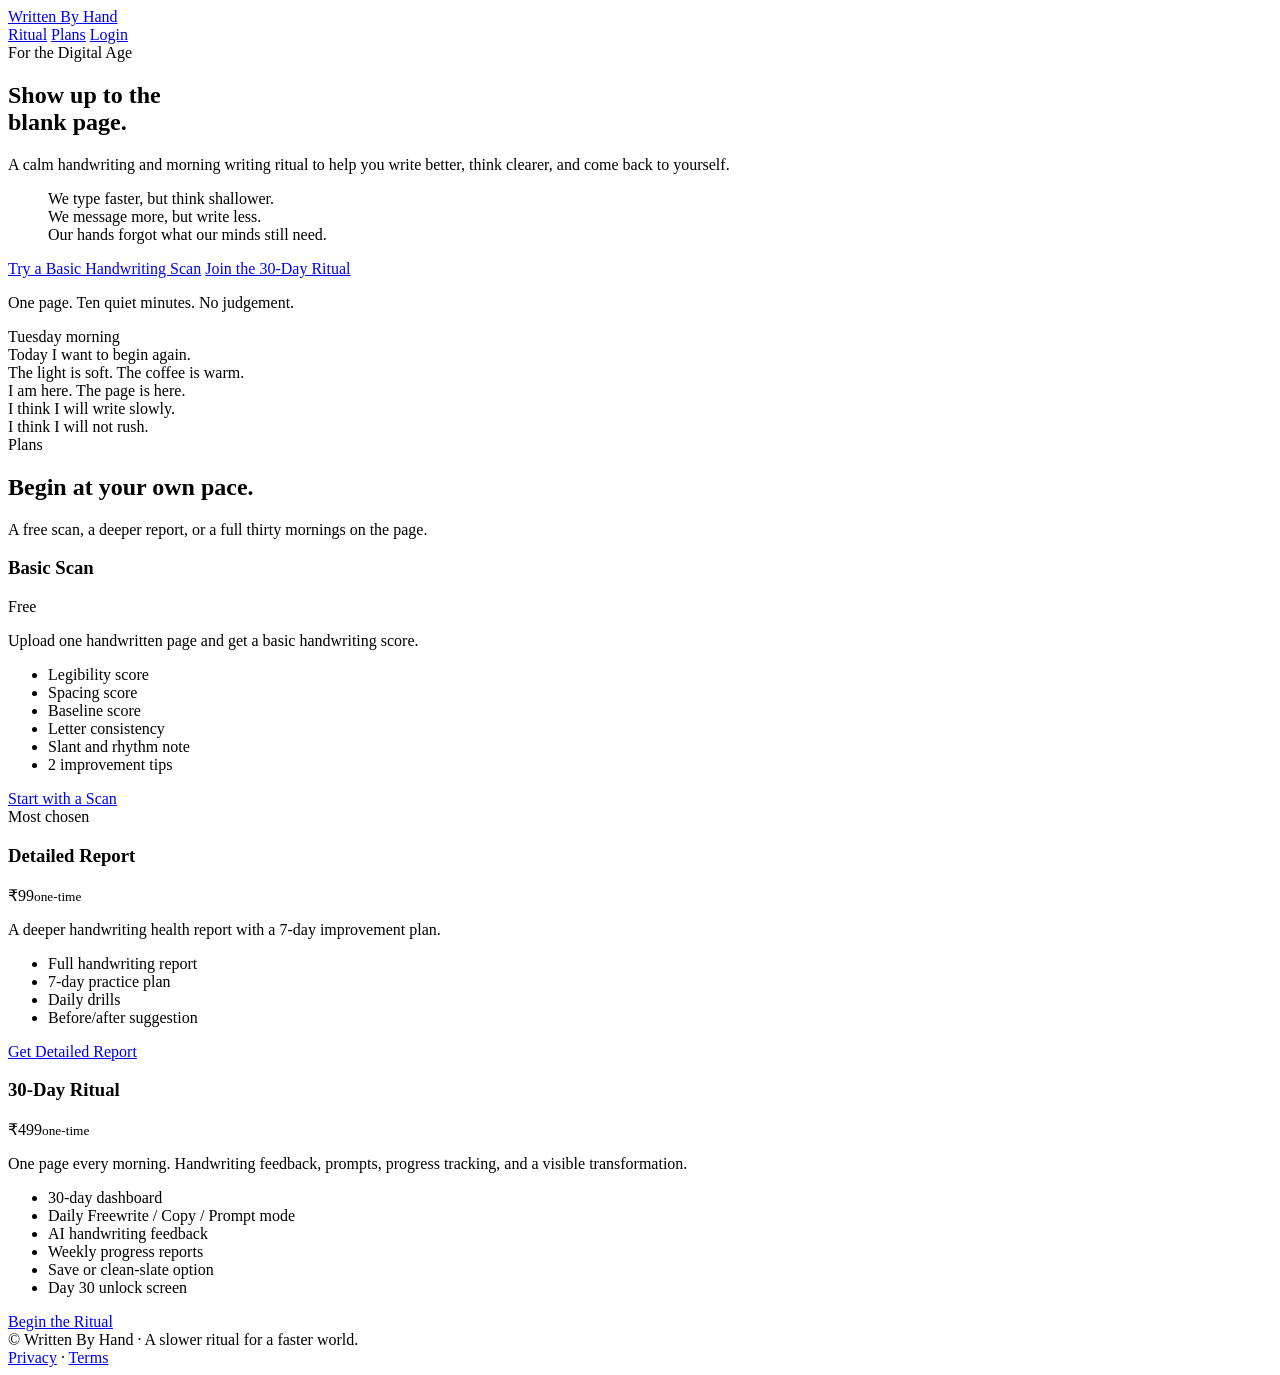
==== index.html @ 0ccf1b80 "Add files via upload" ====
<!DOCTYPE html>
<html lang="en">
<head>
  <meta charset="UTF-8" />
  <meta name="viewport" content="width=device-width, initial-scale=1.0" />
  <meta name="theme-color" content="#F7F1E8" />
  <title>Written By Hand — Show up to the blank page.</title>
  <meta name="description" content="A calm handwriting and morning writing ritual to help you write better, think clearer, and come back to yourself." />
  <link rel="preconnect" href="https://fonts.googleapis.com" />
  <link rel="preconnect" href="https://fonts.gstatic.com" crossorigin />
  <link href="https://fonts.googleapis.com/css2?family=Cormorant+Garamond:ital,wght@0,400;0,500;1,400&family=Inter:wght@400;500;600&display=swap" rel="stylesheet" />
  <link rel="stylesheet" href="css/styles.css" />
</head>
<body>
  <header class="site-header">
    <div class="container row">
      <a class="wordmark" href="index.html"><span class="dot"></span>Written By Hand</a>
      <nav class="nav-links">
        <a href="dashboard.html">Ritual</a>
        <a href="#plans">Plans</a>
        <a href="#login">Login</a>
      </nav>
    </div>
  </header>

  <main>
    <!-- Hero -->
    <section class="hero">
      <div class="container">
        <div class="grid">
          <div>
            <div class="eyebrow">For the Digital Age</div>
            <h1>Show up to the<br/>blank page.</h1>
            <p class="lede">A calm handwriting and morning writing ritual to help you write better, think clearer, and come back to yourself.</p>

            <blockquote class="emotional">
              We type faster, but think shallower.<br/>
              We message more, but write less.<br/>
              Our hands forgot what our minds still need.
            </blockquote>

            <div class="cta-row">
              <a class="btn" href="scan.html">Try a Basic Handwriting Scan</a>
              <a class="btn secondary" href="dashboard.html">Join the 30-Day Ritual</a>
            </div>
            <p class="micro">One page. Ten quiet minutes. No judgement.</p>
          </div>

          <!-- Paper visual -->
          <div class="paper-stage" aria-hidden="true">
            <div class="paper">
              <div class="date">Tuesday morning</div>
              <div class="scribble">
                Today I want to begin again.<br/>
                The light is soft. The coffee is warm.<br/>
                I am here. The page is here.<br/>
                I think I will write slowly.<br/>
                I think I will not rush.<br/>
              </div>
              <div class="ink-blot"></div>
            </div>
          </div>
        </div>
      </div>
    </section>

    <!-- Plans -->
    <section id="plans">
      <div class="container">
        <div class="page-header">
          <div class="eyebrow">Plans</div>
          <h2>Begin at your own pace.</h2>
          <p>A free scan, a deeper report, or a full thirty mornings on the page.</p>
        </div>

        <div class="plans">
          <article class="plan">
            <h3>Basic Scan</h3>
            <div class="price">Free</div>
            <p class="desc">Upload one handwritten page and get a basic handwriting score.</p>
            <ul class="includes">
              <li>Legibility score</li>
              <li>Spacing score</li>
              <li>Baseline score</li>
              <li>Letter consistency</li>
              <li>Slant and rhythm note</li>
              <li>2 improvement tips</li>
            </ul>
            <a class="btn secondary" href="scan.html">Start with a Scan</a>
          </article>

          <article class="plan featured">
            <span class="tag">Most chosen</span>
            <h3>Detailed Report</h3>
            <div class="price">₹99<small>one-time</small></div>
            <p class="desc">A deeper handwriting health report with a 7-day improvement plan.</p>
            <ul class="includes">
              <li>Full handwriting report</li>
              <li>7-day practice plan</li>
              <li>Daily drills</li>
              <li>Before/after suggestion</li>
            </ul>
            <a class="btn" href="result.html">Get Detailed Report</a>
          </article>

          <article class="plan">
            <h3>30-Day Ritual</h3>
            <div class="price">₹499<small>one-time</small></div>
            <p class="desc">One page every morning. Handwriting feedback, prompts, progress tracking, and a visible transformation.</p>
            <ul class="includes">
              <li>30-day dashboard</li>
              <li>Daily Freewrite / Copy / Prompt mode</li>
              <li>AI handwriting feedback</li>
              <li>Weekly progress reports</li>
              <li>Save or clean-slate option</li>
              <li>Day 30 unlock screen</li>
            </ul>
            <a class="btn" href="dashboard.html">Begin the Ritual</a>
          </article>
        </div>
      </div>
    </section>
  </main>

  <footer class="site-footer">
    <div class="container row">
      <div>© <span data-year></span> Written By Hand · A slower ritual for a faster world.</div>
      <div><a class="subtle-link" href="#">Privacy</a> · <a class="subtle-link" href="#">Terms</a></div>
    </div>
  </footer>

  <script src="js/app.js"></script>
</body>
</html>
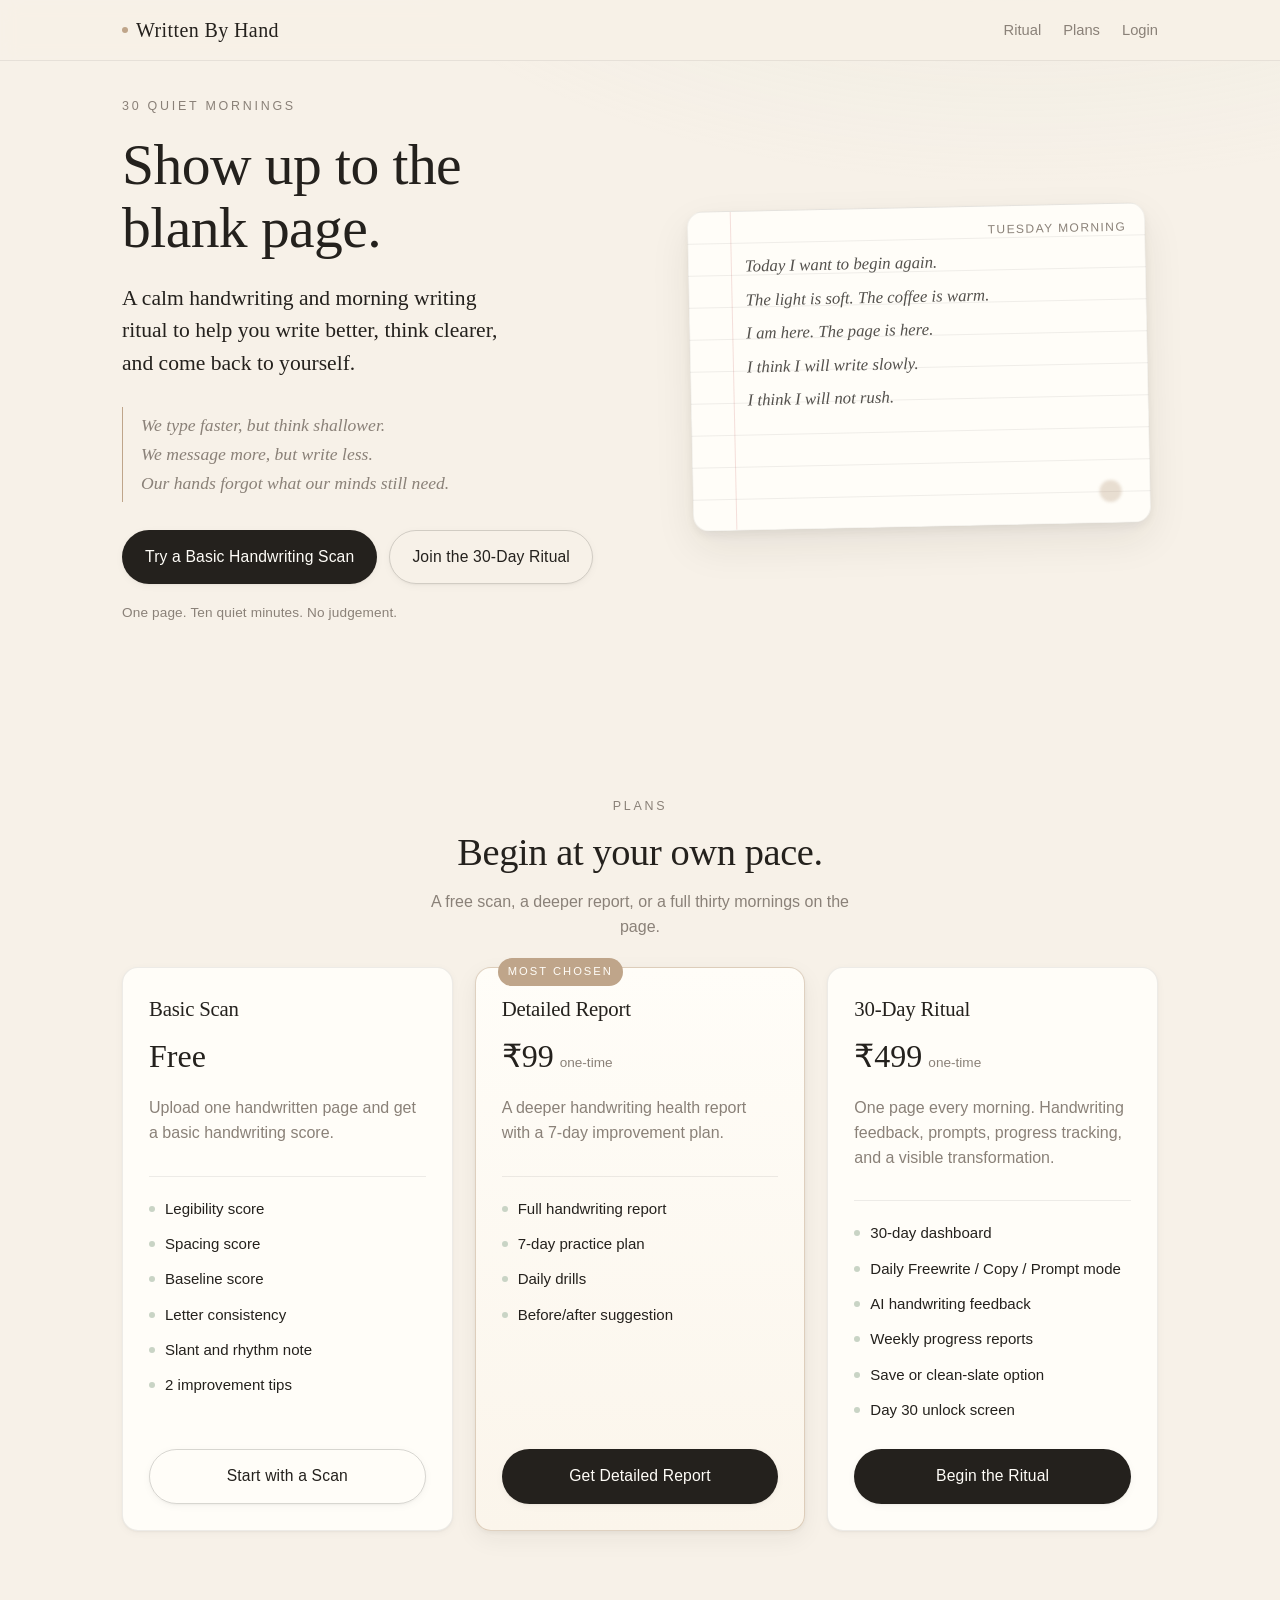
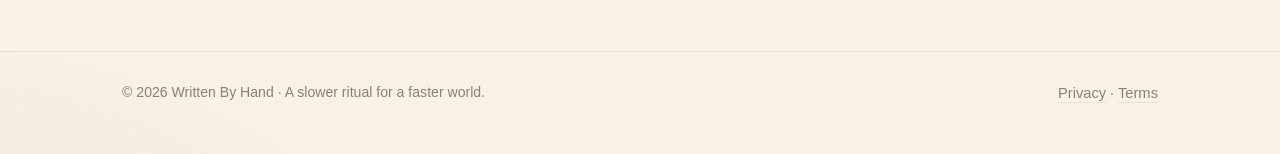
==== commit 5099bdbf: "index.html" ====
--- a/index.html
+++ b/index.html
@@ -29,7 +29,7 @@
       <div class="container">
         <div class="grid">
           <div>
-            <div class="eyebrow">For the Digital Age</div>
+            <div class="eyebrow">30 Quiet Mornings</div>
             <h1>Show up to the<br/>blank page.</h1>
             <p class="lede">A calm handwriting and morning writing ritual to help you write better, think clearer, and come back to yourself.</p>
 
--- a/css/styles.css
+++ b/css/styles.css
@@ -0,0 +1,749 @@
+/* Written By Hand — calm, paper-first UI */
+
+:root {
+  --paper: #F7F1E8;
+  --ivory: #FFFDF8;
+  --ink: #24211D;
+  --muted: #8A8178;
+  --clay: #BFA58A;
+  --sage: #C9D4C5;
+  --sand: #E8DCCB;
+  --line: rgba(36, 33, 29, 0.08);
+  --shadow-sm: 0 1px 2px rgba(36, 33, 29, 0.04), 0 2px 8px rgba(36, 33, 29, 0.04);
+  --shadow-md: 0 2px 4px rgba(36, 33, 29, 0.05), 0 8px 24px rgba(36, 33, 29, 0.06);
+  --shadow-lg: 0 4px 8px rgba(36, 33, 29, 0.06), 0 16px 40px rgba(36, 33, 29, 0.08);
+  --radius-sm: 10px;
+  --radius: 16px;
+  --radius-lg: 22px;
+  --font-serif: "Cormorant Garamond", "EB Garamond", Georgia, "Times New Roman", serif;
+  --font-sans: "Inter", -apple-system, BlinkMacSystemFont, "Segoe UI", Roboto, "Helvetica Neue", Arial, sans-serif;
+  --max: 1080px;
+}
+
+* { box-sizing: border-box; }
+
+html, body {
+  margin: 0;
+  padding: 0;
+  background: var(--paper);
+  color: var(--ink);
+  font-family: var(--font-sans);
+  font-size: 16px;
+  line-height: 1.55;
+  -webkit-font-smoothing: antialiased;
+  -moz-osx-font-smoothing: grayscale;
+}
+
+body {
+  background:
+    radial-gradient(1200px 600px at 80% -10%, rgba(201, 212, 197, 0.22), transparent 60%),
+    radial-gradient(900px 500px at -10% 110%, rgba(191, 165, 138, 0.18), transparent 60%),
+    var(--paper);
+  min-height: 100vh;
+}
+
+a { color: var(--ink); text-decoration: none; }
+a:hover { opacity: 0.75; }
+
+img { max-width: 100%; display: block; }
+
+h1, h2, h3, h4 {
+  font-family: var(--font-serif);
+  font-weight: 500;
+  color: var(--ink);
+  letter-spacing: -0.01em;
+  margin: 0 0 0.4em;
+}
+
+h1 { font-size: clamp(2.2rem, 6vw, 3.6rem); line-height: 1.08; }
+h2 { font-size: clamp(1.6rem, 4.2vw, 2.4rem); line-height: 1.15; }
+h3 { font-size: 1.3rem; line-height: 1.25; }
+
+p { margin: 0 0 1em; color: var(--ink); }
+.muted { color: var(--muted); }
+.center { text-align: center; }
+
+.container {
+  width: 100%;
+  max-width: var(--max);
+  margin: 0 auto;
+  padding: 0 22px;
+}
+
+/* Header */
+.site-header {
+  position: sticky;
+  top: 0;
+  z-index: 20;
+  background: rgba(247, 241, 232, 0.85);
+  backdrop-filter: saturate(140%) blur(10px);
+  -webkit-backdrop-filter: saturate(140%) blur(10px);
+  border-bottom: 1px solid var(--line);
+}
+.site-header .row {
+  display: flex;
+  align-items: center;
+  justify-content: space-between;
+  height: 60px;
+}
+.wordmark {
+  font-family: var(--font-serif);
+  font-size: 1.25rem;
+  letter-spacing: 0.02em;
+  color: var(--ink);
+  display: inline-flex;
+  align-items: center;
+  gap: 8px;
+}
+.wordmark .dot {
+  width: 6px; height: 6px; border-radius: 50%;
+  background: var(--clay);
+  display: inline-block;
+}
+.nav-links {
+  display: flex;
+  gap: 22px;
+  font-size: 0.92rem;
+  color: var(--muted);
+}
+.nav-links a { color: var(--muted); }
+.nav-links a:hover { color: var(--ink); opacity: 1; }
+
+/* Buttons */
+.btn {
+  display: inline-flex;
+  align-items: center;
+  justify-content: center;
+  gap: 8px;
+  padding: 14px 22px;
+  border-radius: 999px;
+  border: 1px solid transparent;
+  font-family: var(--font-sans);
+  font-size: 0.98rem;
+  font-weight: 500;
+  letter-spacing: 0.01em;
+  cursor: pointer;
+  transition: transform 120ms ease, background 200ms ease, color 200ms ease, box-shadow 200ms ease;
+  text-decoration: none;
+  background: var(--ink);
+  color: var(--ivory);
+  box-shadow: var(--shadow-sm);
+}
+.btn:hover { transform: translateY(-1px); box-shadow: var(--shadow-md); opacity: 1; }
+.btn:active { transform: translateY(0); }
+.btn.secondary {
+  background: transparent;
+  color: var(--ink);
+  border: 1px solid rgba(36, 33, 29, 0.18);
+}
+.btn.secondary:hover { background: rgba(36, 33, 29, 0.04); }
+.btn.ghost {
+  background: transparent;
+  color: var(--muted);
+  padding: 10px 14px;
+}
+.btn.block { width: 100%; }
+
+/* Sections */
+section { padding: 56px 0; }
+@media (min-width: 720px) { section { padding: 80px 0; } }
+
+.eyebrow {
+  font-size: 0.78rem;
+  letter-spacing: 0.22em;
+  text-transform: uppercase;
+  color: var(--muted);
+  margin-bottom: 18px;
+}
+
+/* Hero */
+.hero {
+  padding-top: 36px;
+}
+.hero .grid {
+  display: grid;
+  grid-template-columns: 1fr;
+  gap: 40px;
+  align-items: center;
+}
+@media (min-width: 900px) {
+  .hero .grid { grid-template-columns: 1.05fr 1fr; gap: 56px; }
+}
+.hero .lede {
+  font-family: var(--font-serif);
+  font-size: clamp(1.15rem, 2vw, 1.35rem);
+  color: var(--ink);
+  max-width: 36ch;
+  line-height: 1.5;
+  margin-top: 0;
+}
+.emotional {
+  font-family: var(--font-serif);
+  font-style: italic;
+  color: var(--muted);
+  font-size: 1.1rem;
+  line-height: 1.65;
+  border-left: 1px solid var(--clay);
+  padding: 4px 0 4px 18px;
+  margin: 28px 0;
+  max-width: 38ch;
+}
+.cta-row {
+  display: flex;
+  flex-wrap: wrap;
+  gap: 12px;
+  margin-top: 8px;
+}
+.micro {
+  font-size: 0.85rem;
+  color: var(--muted);
+  margin-top: 18px;
+  letter-spacing: 0.01em;
+}
+
+/* Paper card visual */
+.paper-stage {
+  position: relative;
+  padding: 30px 10px;
+}
+.paper {
+  background: var(--ivory);
+  border-radius: var(--radius);
+  box-shadow: var(--shadow-lg);
+  padding: 38px 34px 44px;
+  position: relative;
+  transform: rotate(-1.2deg);
+  border: 1px solid rgba(36, 33, 29, 0.05);
+  background-image:
+    linear-gradient(transparent 0, transparent calc(2.0em - 1px), rgba(36, 33, 29, 0.07) calc(2.0em - 1px), rgba(36, 33, 29, 0.07) 2.0em, transparent 2.0em);
+  background-size: 100% 2.0em;
+  background-position: 0 64px;
+  min-height: 320px;
+}
+.paper::before {
+  content: "";
+  position: absolute;
+  left: 42px;
+  top: 0; bottom: 0;
+  width: 1px;
+  background: rgba(191, 84, 84, 0.18);
+}
+.paper .scribble {
+  font-family: var(--font-serif);
+  font-style: italic;
+  color: var(--ink);
+  opacity: 0.78;
+  line-height: 2.0em;
+  padding-left: 22px;
+  font-size: 1.05rem;
+}
+.paper .date {
+  position: absolute;
+  top: 14px;
+  right: 18px;
+  font-size: 0.75rem;
+  color: var(--muted);
+  letter-spacing: 0.12em;
+  text-transform: uppercase;
+}
+.paper .ink-blot {
+  position: absolute;
+  bottom: 20px;
+  right: 28px;
+  width: 22px;
+  height: 22px;
+  background: var(--clay);
+  border-radius: 50%;
+  filter: blur(1.5px);
+  opacity: 0.35;
+}
+
+/* Pricing */
+.plans {
+  display: grid;
+  grid-template-columns: 1fr;
+  gap: 18px;
+}
+@media (min-width: 820px) { .plans { grid-template-columns: repeat(3, 1fr); gap: 22px; } }
+
+.plan {
+  background: var(--ivory);
+  border-radius: var(--radius);
+  padding: 28px 26px 26px;
+  box-shadow: var(--shadow-sm);
+  border: 1px solid var(--line);
+  display: flex;
+  flex-direction: column;
+  position: relative;
+}
+.plan.featured {
+  border: 1px solid rgba(191, 165, 138, 0.5);
+  box-shadow: var(--shadow-md);
+  background: linear-gradient(180deg, var(--ivory) 0%, #FBF5EB 100%);
+}
+.plan .tag {
+  position: absolute;
+  top: -10px;
+  left: 22px;
+  background: var(--clay);
+  color: var(--ivory);
+  font-size: 0.7rem;
+  letter-spacing: 0.18em;
+  text-transform: uppercase;
+  padding: 5px 10px;
+  border-radius: 999px;
+}
+.plan h3 { margin-bottom: 4px; }
+.price {
+  font-family: var(--font-serif);
+  font-size: 2rem;
+  color: var(--ink);
+  margin: 6px 0 14px;
+}
+.price small { font-size: 0.85rem; color: var(--muted); font-family: var(--font-sans); margin-left: 6px; }
+.plan p.desc { color: var(--muted); }
+.includes {
+  list-style: none;
+  padding: 0;
+  margin: 14px 0 22px;
+  border-top: 1px solid var(--line);
+  padding-top: 14px;
+}
+.includes li {
+  display: flex;
+  align-items: flex-start;
+  gap: 10px;
+  padding: 6px 0;
+  font-size: 0.94rem;
+  color: var(--ink);
+}
+.includes li::before {
+  content: "";
+  width: 6px; height: 6px;
+  border-radius: 50%;
+  background: var(--sage);
+  margin-top: 9px;
+  flex-shrink: 0;
+}
+.plan .btn { margin-top: auto; }
+
+/* Generic cards */
+.card {
+  background: var(--ivory);
+  border-radius: var(--radius);
+  padding: 26px;
+  box-shadow: var(--shadow-sm);
+  border: 1px solid var(--line);
+}
+.card-lg { padding: 34px; }
+
+/* Page shells */
+.page {
+  padding: 28px 0 80px;
+}
+.page-header {
+  margin-bottom: 28px;
+  text-align: center;
+}
+.page-header .eyebrow { margin-bottom: 14px; }
+.page-header h1 { margin-bottom: 8px; }
+.page-header p { color: var(--muted); max-width: 48ch; margin-inline: auto; }
+
+/* Upload */
+.dropzone {
+  border: 1.5px dashed rgba(36, 33, 29, 0.22);
+  border-radius: var(--radius-lg);
+  background: var(--ivory);
+  padding: 48px 24px;
+  text-align: center;
+  transition: background 200ms ease, border-color 200ms ease;
+  cursor: pointer;
+}
+.dropzone:hover, .dropzone.drag {
+  background: #FBF5EB;
+  border-color: var(--clay);
+}
+.dropzone .icon {
+  width: 56px; height: 56px;
+  margin: 0 auto 14px;
+  background: var(--sand);
+  border-radius: 50%;
+  display: flex; align-items: center; justify-content: center;
+  color: var(--ink);
+  font-family: var(--font-serif);
+  font-size: 1.4rem;
+}
+.dropzone p { color: var(--muted); margin: 6px 0 0; font-size: 0.92rem; }
+.dropzone input { display: none; }
+
+.tips {
+  display: grid;
+  grid-template-columns: repeat(2, 1fr);
+  gap: 10px;
+  margin-top: 20px;
+}
+.tips .tip {
+  background: var(--ivory);
+  border: 1px solid var(--line);
+  border-radius: var(--radius-sm);
+  padding: 12px 14px;
+  font-size: 0.88rem;
+  color: var(--muted);
+}
+@media (min-width: 720px) { .tips { grid-template-columns: repeat(4, 1fr); } }
+
+/* Score cards */
+.scores {
+  display: grid;
+  grid-template-columns: repeat(2, 1fr);
+  gap: 12px;
+}
+@media (min-width: 720px) { .scores { grid-template-columns: repeat(3, 1fr); } }
+.score {
+  background: var(--ivory);
+  border: 1px solid var(--line);
+  border-radius: var(--radius);
+  padding: 18px 18px 16px;
+}
+.score .label {
+  font-size: 0.78rem;
+  letter-spacing: 0.14em;
+  text-transform: uppercase;
+  color: var(--muted);
+  margin-bottom: 8px;
+}
+.score .value {
+  font-family: var(--font-serif);
+  font-size: 1.9rem;
+  color: var(--ink);
+  line-height: 1;
+}
+.score .bar {
+  margin-top: 12px;
+  height: 4px;
+  background: var(--sand);
+  border-radius: 999px;
+  overflow: hidden;
+}
+.score .bar > span {
+  display: block;
+  height: 100%;
+  background: var(--clay);
+  border-radius: 999px;
+}
+.score .note {
+  margin-top: 10px;
+  font-size: 0.85rem;
+  color: var(--muted);
+}
+
+/* Insight blocks */
+.insights {
+  display: grid;
+  grid-template-columns: 1fr;
+  gap: 14px;
+  margin-top: 18px;
+}
+@media (min-width: 820px) { .insights { grid-template-columns: repeat(3, 1fr); } }
+.insight {
+  background: var(--ivory);
+  border-radius: var(--radius);
+  padding: 22px;
+  border: 1px solid var(--line);
+}
+.insight .h {
+  font-family: var(--font-serif);
+  font-size: 1.15rem;
+  color: var(--ink);
+  margin-bottom: 8px;
+}
+.insight.working .h::before { content: "·  "; color: var(--sage); }
+.insight.improve .h::before { content: "·  "; color: var(--clay); }
+.insight.drill .h::before { content: "·  "; color: var(--muted); }
+
+/* Upgrade banner */
+.banner {
+  margin-top: 30px;
+  background: linear-gradient(180deg, #FBF5EB 0%, var(--ivory) 100%);
+  border: 1px solid rgba(191, 165, 138, 0.35);
+  border-radius: var(--radius-lg);
+  padding: 28px;
+  display: flex;
+  flex-direction: column;
+  gap: 14px;
+  align-items: flex-start;
+}
+.banner h3 { margin: 0; }
+
+/* Dashboard / Calendar */
+.ritual-head {
+  text-align: center;
+  margin-bottom: 28px;
+}
+.ritual-head .day {
+  font-family: var(--font-serif);
+  font-size: clamp(2.8rem, 8vw, 4.2rem);
+  letter-spacing: -0.01em;
+  line-height: 1;
+}
+.ritual-head .of {
+  color: var(--muted);
+  font-size: 0.95rem;
+  letter-spacing: 0.16em;
+  text-transform: uppercase;
+  margin-top: 8px;
+}
+.ritual-quote {
+  font-family: var(--font-serif);
+  font-style: italic;
+  color: var(--ink);
+  font-size: 1.15rem;
+  text-align: center;
+  margin: 18px auto 0;
+  max-width: 36ch;
+}
+
+.calendar {
+  display: grid;
+  grid-template-columns: repeat(6, 1fr);
+  gap: 8px;
+  margin: 28px 0;
+}
+@media (min-width: 720px) { .calendar { grid-template-columns: repeat(10, 1fr); gap: 10px; } }
+.cell {
+  aspect-ratio: 1 / 1;
+  background: var(--ivory);
+  border: 1px solid var(--line);
+  border-radius: 10px;
+  display: flex;
+  align-items: center;
+  justify-content: center;
+  font-size: 0.78rem;
+  color: var(--muted);
+  position: relative;
+}
+.cell.done {
+  background: var(--sage);
+  color: var(--ink);
+  border-color: rgba(36, 33, 29, 0.06);
+}
+.cell.today {
+  background: var(--ivory);
+  border: 1.5px solid var(--clay);
+  color: var(--ink);
+  font-weight: 500;
+}
+.cell.future { opacity: 0.55; }
+
+.returns {
+  text-align: center;
+  color: var(--muted);
+  font-size: 0.95rem;
+}
+
+/* Mode selection */
+.modes {
+  display: grid;
+  grid-template-columns: 1fr;
+  gap: 16px;
+}
+@media (min-width: 820px) { .modes { grid-template-columns: repeat(3, 1fr); } }
+.mode {
+  background: var(--ivory);
+  border: 1px solid var(--line);
+  border-radius: var(--radius);
+  padding: 26px;
+  cursor: pointer;
+  transition: transform 200ms ease, box-shadow 200ms ease, border-color 200ms ease;
+  display: block;
+  color: inherit;
+}
+.mode:hover { transform: translateY(-2px); box-shadow: var(--shadow-md); border-color: rgba(191, 165, 138, 0.45); opacity: 1; }
+.mode .num {
+  font-family: var(--font-serif);
+  font-size: 0.95rem;
+  color: var(--clay);
+  letter-spacing: 0.18em;
+  text-transform: uppercase;
+  margin-bottom: 10px;
+}
+.mode h3 { margin-bottom: 6px; }
+.mode p { color: var(--muted); margin: 0; }
+
+/* Prompt */
+.prompt-card {
+  background: var(--ivory);
+  border: 1px solid var(--line);
+  border-radius: var(--radius-lg);
+  padding: 44px 32px;
+  text-align: center;
+  box-shadow: var(--shadow-sm);
+  max-width: 640px;
+  margin: 0 auto;
+}
+.prompt-card .q {
+  font-family: var(--font-serif);
+  font-size: clamp(1.6rem, 4vw, 2.2rem);
+  line-height: 1.25;
+  margin: 0 0 24px;
+}
+.prompt-actions {
+  display: flex;
+  flex-direction: column;
+  gap: 10px;
+  max-width: 320px;
+  margin: 0 auto;
+}
+@media (min-width: 600px) { .prompt-actions { gap: 12px; } }
+
+/* Feedback */
+.snapshot-grid {
+  display: grid;
+  grid-template-columns: 1fr;
+  gap: 22px;
+}
+@media (min-width: 900px) {
+  .snapshot-grid { grid-template-columns: 1fr 1.1fr; gap: 30px; }
+}
+.snapshot-paper {
+  background: var(--ivory);
+  border-radius: var(--radius);
+  box-shadow: var(--shadow-md);
+  padding: 30px 28px 36px;
+  position: relative;
+  background-image:
+    linear-gradient(transparent 0, transparent calc(2.0em - 1px), rgba(36, 33, 29, 0.06) calc(2.0em - 1px), rgba(36, 33, 29, 0.06) 2.0em, transparent 2.0em);
+  background-size: 100% 2.0em;
+  background-position: 0 50px;
+  min-height: 360px;
+}
+.snapshot-paper .scribble {
+  font-family: var(--font-serif);
+  font-style: italic;
+  line-height: 2.0em;
+  color: var(--ink);
+  opacity: 0.82;
+}
+.feedback-note {
+  background: var(--ivory);
+  border-left: 2px solid var(--clay);
+  border-radius: 6px;
+  padding: 16px 18px;
+  margin-top: 18px;
+  font-family: var(--font-serif);
+  font-style: italic;
+  color: var(--ink);
+  font-size: 1.05rem;
+  line-height: 1.55;
+}
+
+/* Progress */
+.timeline {
+  display: grid;
+  grid-template-columns: 1fr;
+  gap: 14px;
+  margin-top: 28px;
+}
+@media (min-width: 820px) { .timeline { grid-template-columns: repeat(5, 1fr); } }
+.milestone {
+  background: var(--ivory);
+  border: 1px solid var(--line);
+  border-radius: var(--radius);
+  padding: 22px 20px;
+  text-align: center;
+  position: relative;
+}
+.milestone .d {
+  font-family: var(--font-serif);
+  font-size: 2rem;
+  color: var(--ink);
+  line-height: 1;
+}
+.milestone .lbl {
+  font-size: 0.75rem;
+  letter-spacing: 0.16em;
+  text-transform: uppercase;
+  color: var(--muted);
+  margin-top: 6px;
+}
+.milestone .blurb {
+  margin-top: 12px;
+  font-size: 0.9rem;
+  color: var(--muted);
+}
+.milestone.done { background: linear-gradient(180deg, #F1EBE0 0%, var(--ivory) 100%); border-color: rgba(191, 165, 138, 0.35); }
+
+.progress-quote {
+  font-family: var(--font-serif);
+  font-style: italic;
+  text-align: center;
+  font-size: 1.2rem;
+  color: var(--ink);
+  margin: 40px auto 0;
+  max-width: 36ch;
+}
+
+/* Day 30 unlock */
+.unlock {
+  text-align: center;
+  padding-top: 40px;
+}
+.unlock h1 {
+  font-size: clamp(2.6rem, 7vw, 4rem);
+}
+.unlock .quiet {
+  font-family: var(--font-serif);
+  font-style: italic;
+  color: var(--muted);
+  font-size: 1.2rem;
+  line-height: 1.6;
+  max-width: 32ch;
+  margin: 12px auto 40px;
+}
+.reveal {
+  background: var(--ivory);
+  border: 1px solid var(--line);
+  border-radius: var(--radius-lg);
+  padding: 32px 28px;
+  max-width: 560px;
+  margin: 0 auto 28px;
+  box-shadow: var(--shadow-md);
+  text-align: left;
+}
+.reveal .label {
+  font-size: 0.75rem;
+  letter-spacing: 0.22em;
+  text-transform: uppercase;
+  color: var(--clay);
+  margin-bottom: 10px;
+}
+.reveal h3 { margin-bottom: 10px; }
+.reveal p { color: var(--muted); margin: 0; }
+
+/* Footer */
+.site-footer {
+  border-top: 1px solid var(--line);
+  padding: 30px 0 50px;
+  margin-top: 40px;
+  color: var(--muted);
+  font-size: 0.88rem;
+}
+.site-footer .row {
+  display: flex;
+  flex-wrap: wrap;
+  justify-content: space-between;
+  gap: 14px;
+  align-items: center;
+}
+
+/* Utilities */
+.stack > * + * { margin-top: 16px; }
+.divider { height: 1px; background: var(--line); margin: 28px 0; }
+.row-actions { display: flex; gap: 10px; flex-wrap: wrap; }
+.subtle-link { color: var(--muted); text-decoration: underline; text-decoration-color: var(--line); text-underline-offset: 4px; font-size: 0.92rem; }
+.subtle-link:hover { color: var(--ink); }
+
+/* Reduce motion */
+@media (prefers-reduced-motion: reduce) {
+  * { transition: none !important; animation: none !important; }
+}
